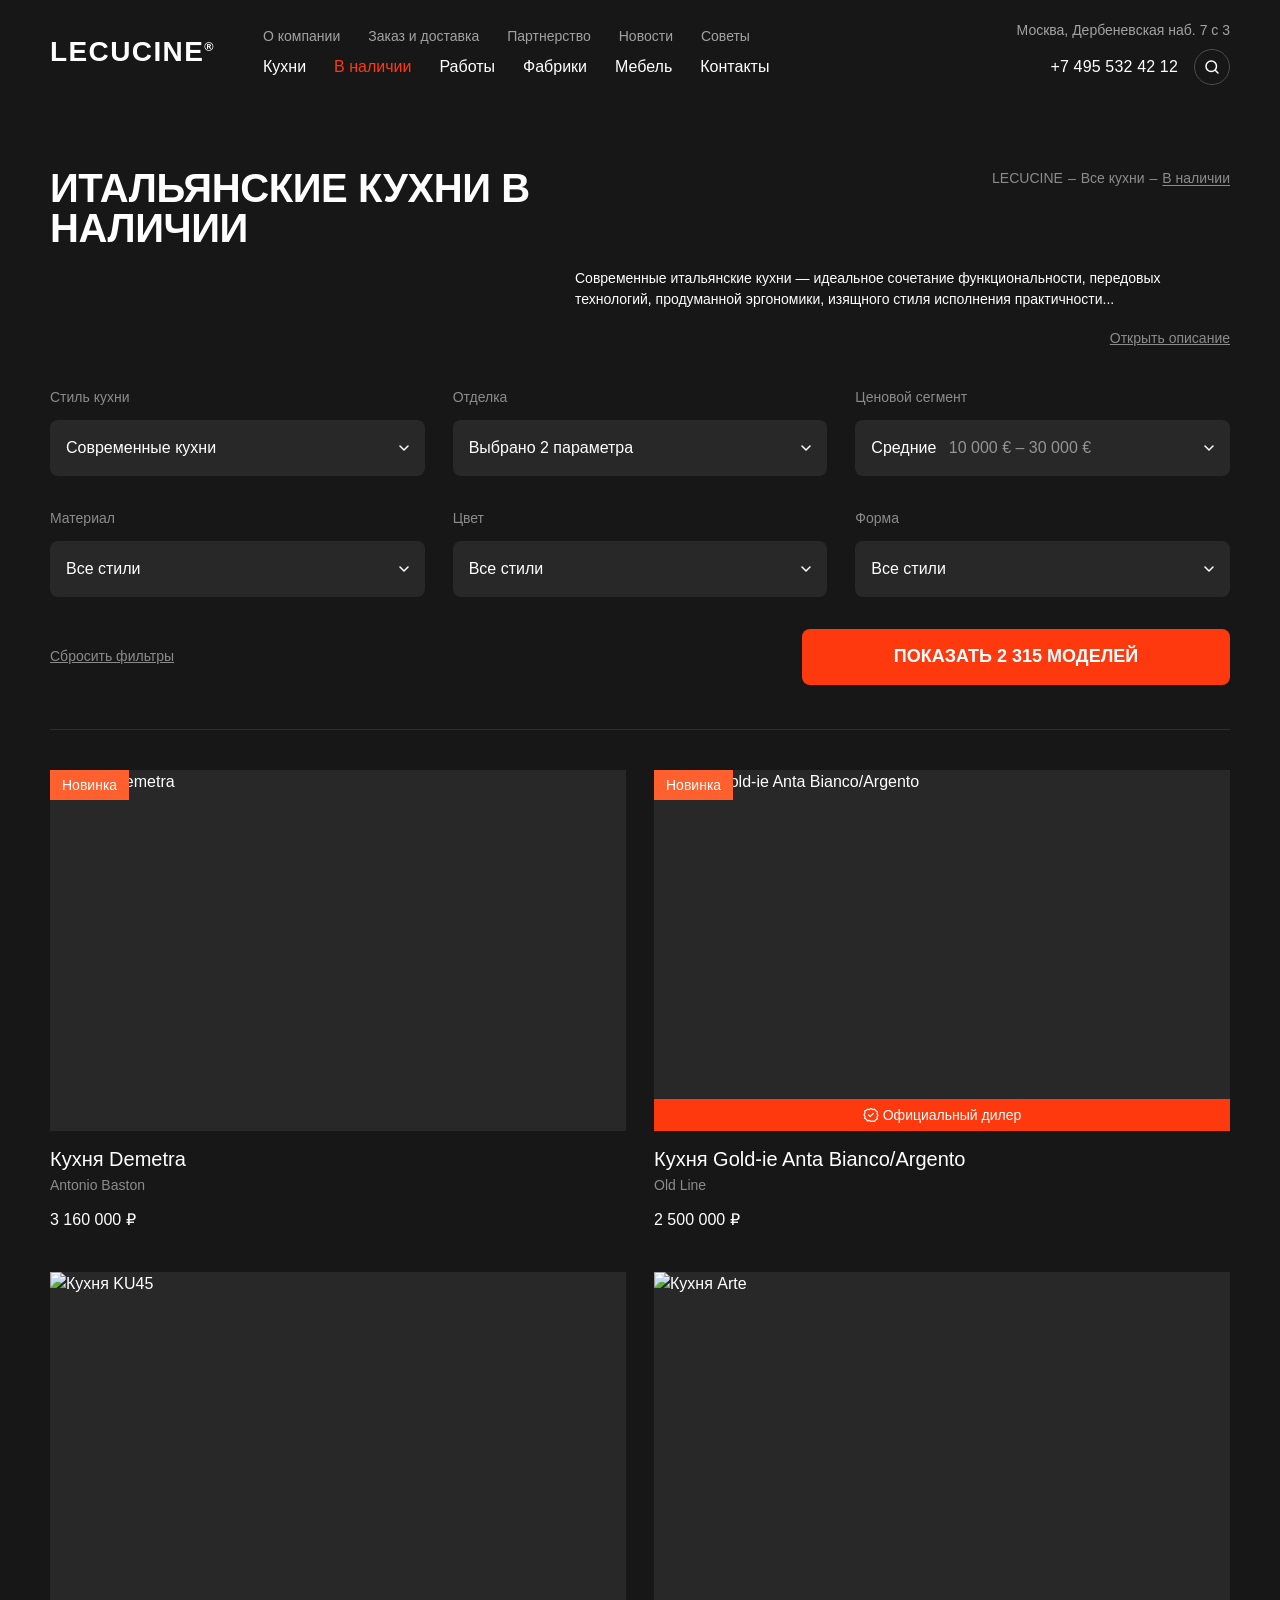
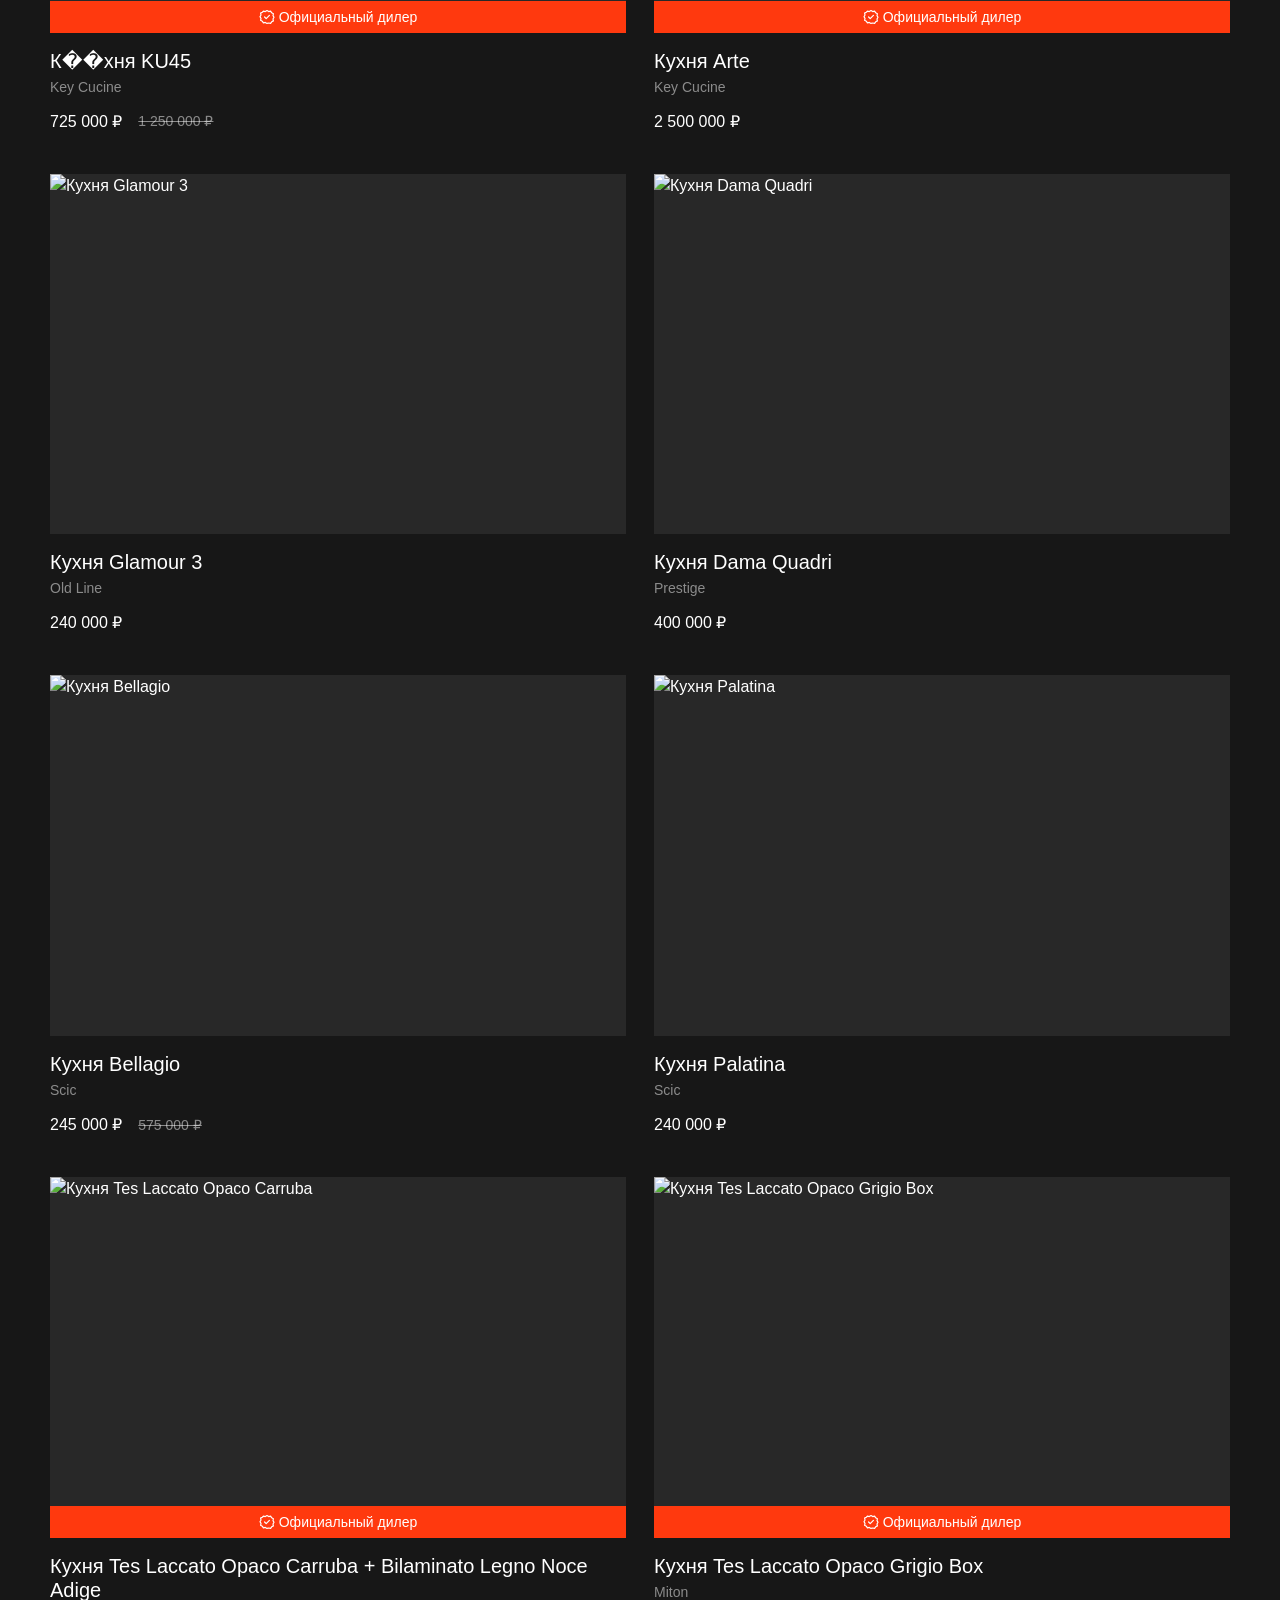
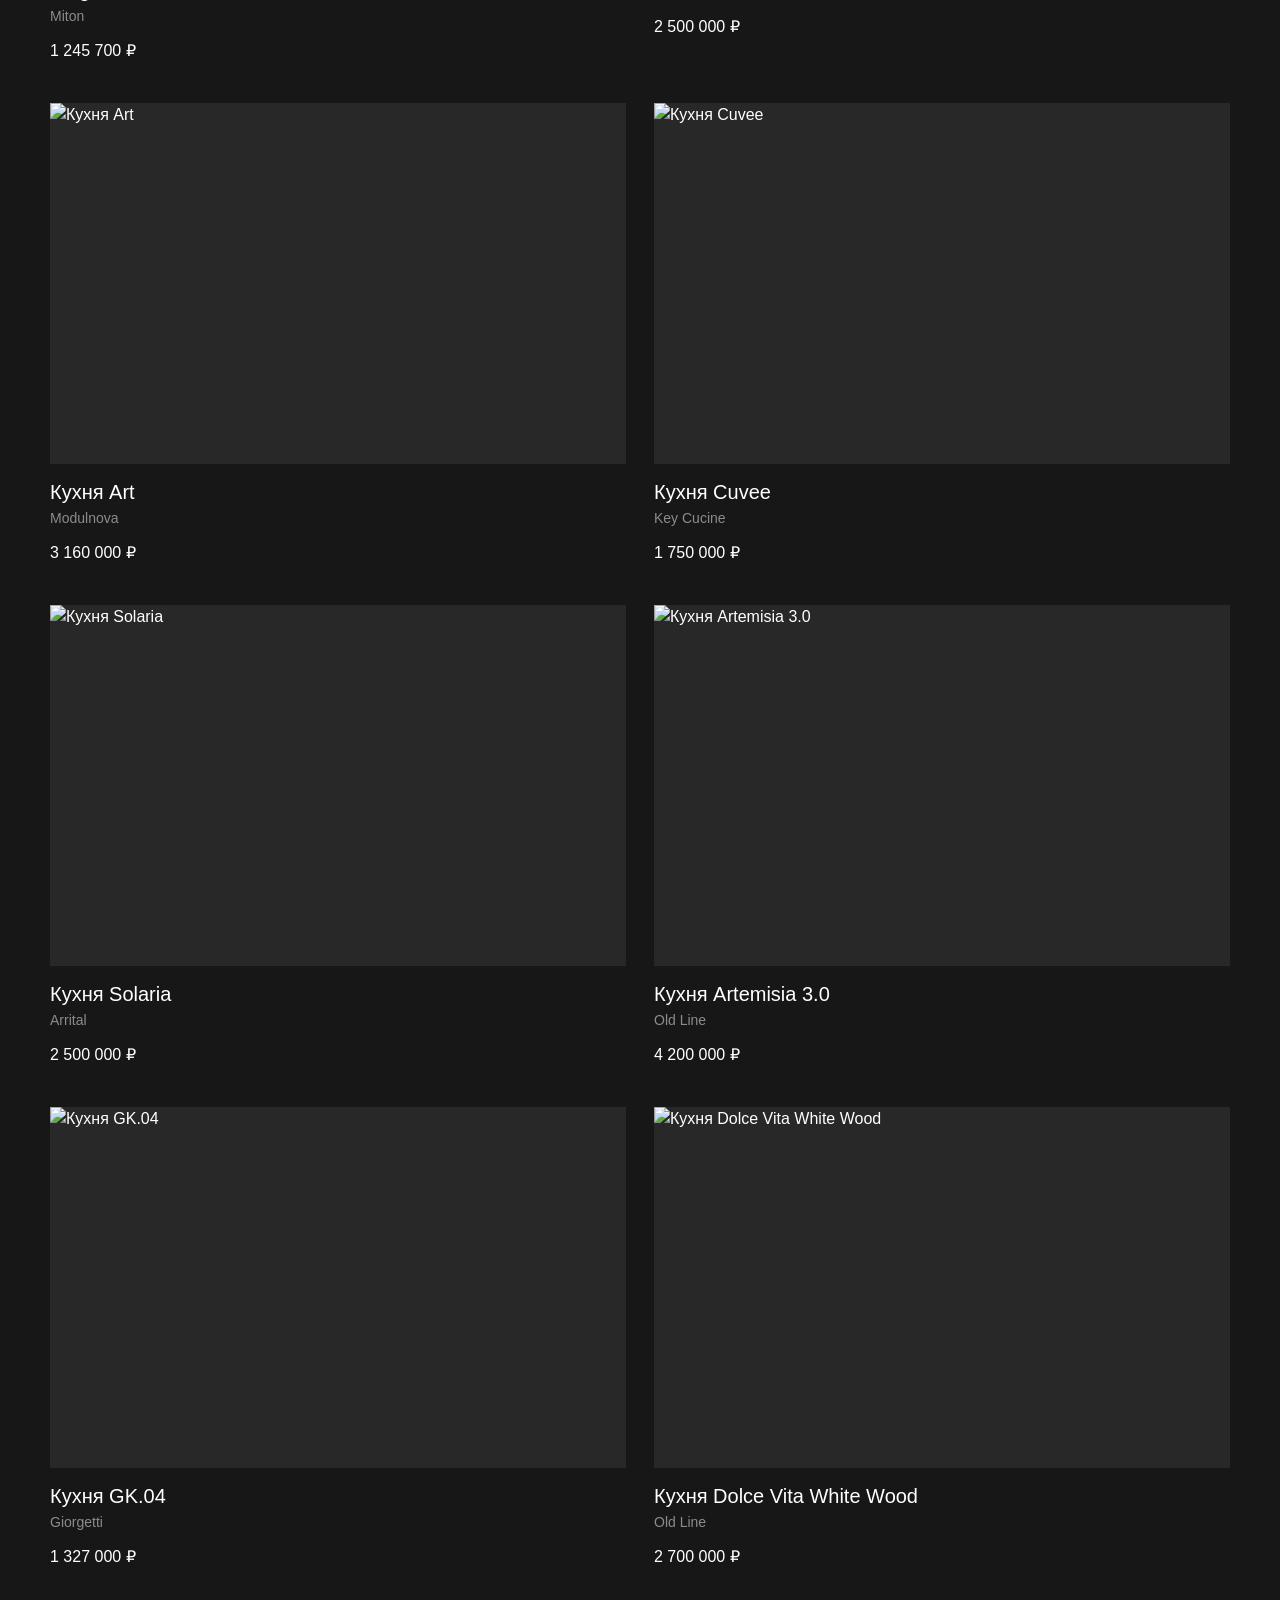
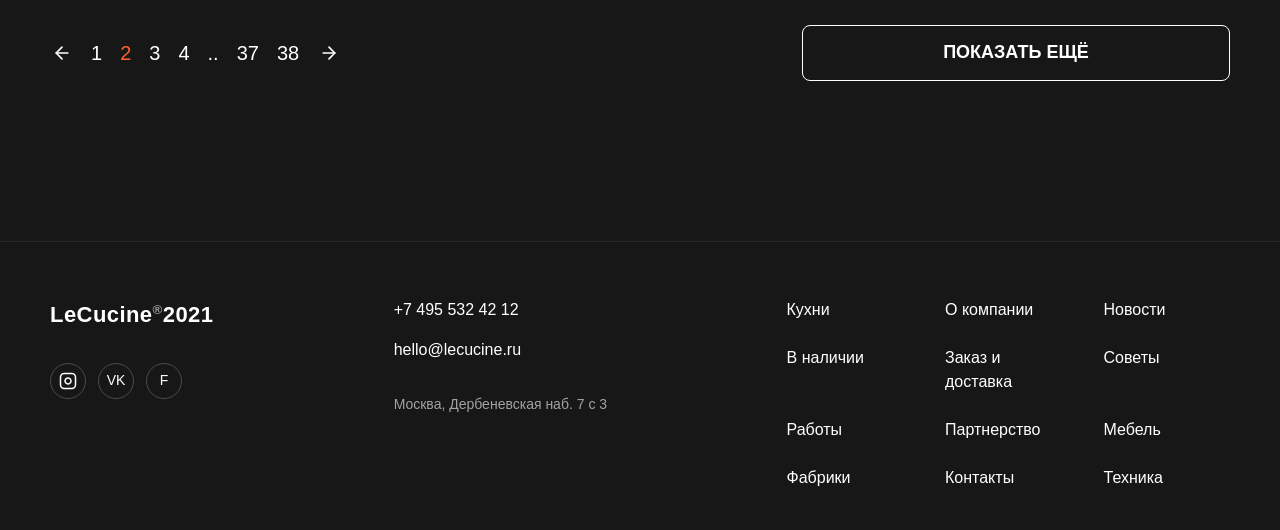
==== pages/in-stock/index.html @ 33e74cdb "Initial commit: LeCucine static prototype" ====
<!DOCTYPE html>
<html lang="ru">
<head>
  <meta charset="UTF-8" />
  <meta name="viewport" content="width=device-width, initial-scale=1.0" />
  <title>Итальянские кухни в наличии — LeCucine</title>
  <meta name="description" content="Итальянские кухни в наличии — каталог моделей LeCucine." />

  <link rel="preconnect" href="https://api.fontshare.com" />
  <link href="https://api.fontshare.com/v2/css?f[]=switzer@400,500,600,700,800,900&display=swap" rel="stylesheet" />

  <link rel="stylesheet" href="../../shared/styles/base.css" />
  <link rel="stylesheet" href="../../shared/styles/header.css" />
  <link rel="stylesheet" href="../../shared/styles/footer.css" />
  <link rel="stylesheet" href="../../shared/styles/mobile-menu.css" />
  <link rel="stylesheet" href="./styles.css" />
</head>
<body>

  <!-- ===== Header ===== -->
  <header class="site-header">
    <div class="container">
      <div class="site-header__inner">
        <div class="site-header__brand">
          <a href="/" class="site-header__logo">LECUCINE<sup>®</sup></a>
          <nav class="site-header__nav" aria-label="Главная навигация">
            <div class="site-header__top">
              <a href="/about">О компании</a>
              <a href="/delivery">Заказ и доставка</a>
              <a href="/partners">Партнерство</a>
              <a href="/novosti">Новости</a>
              <a href="/sovety">Советы</a>
            </div>
            <div class="site-header__main">
              <a href="/kuhni">Кухни</a>
              <a href="/v-nalichii" class="active">В наличии</a>
              <a href="/raboty">Работы</a>
              <a href="/fabriki">Фабрики</a>
              <a href="/mebel">Мебель</a>
              <a href="/kontakty">Контакты</a>
            </div>
          </nav>
        </div>
        <div class="site-header__aside">
          <div class="site-header__address">Москва, Дербеневская наб. 7 с 3</div>
          <div class="site-header__phone-row">
            <a href="tel:+74955324212" class="site-header__phone">+7 495 532 42 12</a>
            <button class="site-header__search" aria-label="Поиск">
              <svg width="18" height="18" viewBox="0 0 24 24" fill="none" stroke="currentColor" stroke-width="2" stroke-linecap="round" stroke-linejoin="round"><circle cx="11" cy="11" r="7" /><line x1="20" y1="20" x2="16.65" y2="16.65" /></svg>
            </button>
          </div>
        </div>
        <button class="site-header__burger" aria-label="Открыть меню">
          <span></span><span></span><span></span>
        </button>
      </div>
    </div>
  </header>

  <main>
    <div class="container">

      <!-- ===== Title row ===== -->
      <section class="catalog-head">
        <h1 class="catalog-head__title">Итальянские кухни в наличии</h1>
        <nav class="catalog-head__crumbs" aria-label="Хлебные крошки">
          <span>LeCucine</span>
          <span class="sep">–</span>
          <span>Все кухни</span>
          <span class="sep">–</span>
          <span class="current">В наличии</span>
        </nav>
      </section>

      <!-- ===== Description (right-aligned column under title) ===== -->
      <section class="catalog-desc">
        <p>Современные итальянские кухни — идеальное сочетание функциональности, передовых технологий, продуманной эргономики, изящного стиля исполнения практичности...</p>
        <a href="#description" class="catalog-desc__link">Открыть описание</a>
      </section>

      <!-- ===== Filters: 3-col 428w cells ===== -->
      <section class="filters">
        <div class="filters__grid">
          <label class="filter">
            <span class="filter__label">Стиль кухни</span>
            <div class="filter__control">
              <span class="filter__value">Современные кухни</span>
              <svg class="filter__chevron" width="10" height="8" viewBox="0 0 10 8" fill="none" stroke="currentColor" stroke-width="1.5" stroke-linecap="round" stroke-linejoin="round"><polyline points="1 2 5 6 9 2" /></svg>
              <select class="filter__select" aria-label="Стиль кухни">
                <option>Современные кухни</option>
                <option>Классические</option>
                <option>Лофт</option>
              </select>
            </div>
          </label>

          <label class="filter">
            <span class="filter__label">Отделка</span>
            <div class="filter__control">
              <span class="filter__value">Выбрано 2 параметра</span>
              <svg class="filter__chevron" width="10" height="8" viewBox="0 0 10 8" fill="none" stroke="currentColor" stroke-width="1.5" stroke-linecap="round" stroke-linejoin="round"><polyline points="1 2 5 6 9 2" /></svg>
              <select class="filter__select" aria-label="Отделка">
                <option>Выбрано 2 параметра</option>
                <option>Дерево</option>
                <option>Лак</option>
              </select>
            </div>
          </label>

          <label class="filter">
            <span class="filter__label">Ценовой сегмент</span>
            <div class="filter__control">
              <span class="filter__value">Средние <span class="filter__value-muted">10 000 € – 30 000 €</span></span>
              <svg class="filter__chevron" width="10" height="8" viewBox="0 0 10 8" fill="none" stroke="currentColor" stroke-width="1.5" stroke-linecap="round" stroke-linejoin="round"><polyline points="1 2 5 6 9 2" /></svg>
              <select class="filter__select" aria-label="Ценовой сегмент">
                <option>Средние · 10 000 € – 30 000 €</option>
                <option>Премиум · 30 000 € – 80 000 €</option>
              </select>
            </div>
          </label>

          <label class="filter">
            <span class="filter__label">Материал</span>
            <div class="filter__control">
              <span class="filter__value">Все стили</span>
              <svg class="filter__chevron" width="10" height="8" viewBox="0 0 10 8" fill="none" stroke="currentColor" stroke-width="1.5" stroke-linecap="round" stroke-linejoin="round"><polyline points="1 2 5 6 9 2" /></svg>
              <select class="filter__select" aria-label="Материал">
                <option>Все стили</option>
              </select>
            </div>
          </label>

          <label class="filter">
            <span class="filter__label">Цвет</span>
            <div class="filter__control">
              <span class="filter__value">Все стили</span>
              <svg class="filter__chevron" width="10" height="8" viewBox="0 0 10 8" fill="none" stroke="currentColor" stroke-width="1.5" stroke-linecap="round" stroke-linejoin="round"><polyline points="1 2 5 6 9 2" /></svg>
              <select class="filter__select" aria-label="Цвет">
                <option>Все стили</option>
              </select>
            </div>
          </label>

          <label class="filter">
            <span class="filter__label">Форма</span>
            <div class="filter__control">
              <span class="filter__value">Все стили</span>
              <svg class="filter__chevron" width="10" height="8" viewBox="0 0 10 8" fill="none" stroke="currentColor" stroke-width="1.5" stroke-linecap="round" stroke-linejoin="round"><polyline points="1 2 5 6 9 2" /></svg>
              <select class="filter__select" aria-label="Форма">
                <option>Все стили</option>
              </select>
            </div>
          </label>
        </div>

        <div class="filters__actions">
          <a href="#" class="filters__reset">Сбросить фильтры</a>
          <button type="submit" class="filters__submit">Показать 2 315 моделей</button>
        </div>
      </section>

      <hr class="catalog-divider" />

      <!-- ===== Products grid (2 col × 8 rows) ===== -->
      <section class="products">
        <article class="product">
          <a href="#" class="product__media">
            <img class="product__img" src="../../assets/figma-catalog/product-01.jpg" alt="Кухня Demetra" />
            <span class="product__label product__label--new">Новинка</span>
          </a>
          <div class="product__body">
            <h3 class="product__name">Кухня Demetra</h3>
            <span class="product__brand">Antonio Baston</span>
            <div class="product__price-row">
              <span class="product__price">3 160 000 ₽</span>
            </div>
          </div>
        </article>

        <article class="product">
          <a href="#" class="product__media">
            <img class="product__img" src="../../assets/figma-catalog/product-02.jpg" alt="Кухня Gold-ie Anta Bianco/Argento" />
            <span class="product__label product__label--new">Новинка</span>
            <span class="product__label product__label--dealer">
              <svg width="16" height="16" viewBox="0 0 16 16" fill="none" aria-hidden="true">
                <path d="M8 1.6 9.7 2.6l1.9-.4 1.1 1.6 1.7.9-.4 1.9 1 1.7-1 1.7.4 1.9-1.7.9-1.1 1.6-1.9-.4L8 14.4l-1.7-1-1.9.4-1.1-1.6-1.7-.9.4-1.9-1-1.7 1-1.7-.4-1.9 1.7-.9L4.4 2.2l1.9.4L8 1.6z" stroke="currentColor" stroke-width="1.2" stroke-linejoin="round"/>
                <path d="m5.6 8 1.6 1.6 3.2-3.2" stroke="currentColor" stroke-width="1.2" stroke-linecap="round" stroke-linejoin="round"/>
              </svg>
              Официальный дилер
            </span>
          </a>
          <div class="product__body">
            <h3 class="product__name">Кухня Gold-ie Anta Bianco/Argento</h3>
            <span class="product__brand">Old Line</span>
            <div class="product__price-row">
              <span class="product__price">2 500 000 ₽</span>
            </div>
          </div>
        </article>

        <article class="product">
          <a href="#" class="product__media">
            <img class="product__img" src="../../assets/figma-catalog/product-03.jpg" alt="Кухня KU45" />
            <span class="product__label product__label--dealer">
              <svg width="16" height="16" viewBox="0 0 16 16" fill="none" aria-hidden="true">
                <path d="M8 1.6 9.7 2.6l1.9-.4 1.1 1.6 1.7.9-.4 1.9 1 1.7-1 1.7.4 1.9-1.7.9-1.1 1.6-1.9-.4L8 14.4l-1.7-1-1.9.4-1.1-1.6-1.7-.9.4-1.9-1-1.7 1-1.7-.4-1.9 1.7-.9L4.4 2.2l1.9.4L8 1.6z" stroke="currentColor" stroke-width="1.2" stroke-linejoin="round"/>
                <path d="m5.6 8 1.6 1.6 3.2-3.2" stroke="currentColor" stroke-width="1.2" stroke-linecap="round" stroke-linejoin="round"/>
              </svg>
              Официальный дилер
            </span>
          </a>
          <div class="product__body">
            <h3 class="product__name">К��хня KU45</h3>
            <span class="product__brand">Key Cucine</span>
            <div class="product__price-row">
              <span class="product__price">725 000 ₽</span>
              <span class="product__price-old">1 250 000 ₽</span>
            </div>
          </div>
        </article>

        <article class="product">
          <a href="#" class="product__media">
            <img class="product__img" src="../../assets/figma-catalog/product-04.jpg" alt="Кухня Arte" />
            <span class="product__label product__label--dealer">
              <svg width="16" height="16" viewBox="0 0 16 16" fill="none" aria-hidden="true">
                <path d="M8 1.6 9.7 2.6l1.9-.4 1.1 1.6 1.7.9-.4 1.9 1 1.7-1 1.7.4 1.9-1.7.9-1.1 1.6-1.9-.4L8 14.4l-1.7-1-1.9.4-1.1-1.6-1.7-.9.4-1.9-1-1.7 1-1.7-.4-1.9 1.7-.9L4.4 2.2l1.9.4L8 1.6z" stroke="currentColor" stroke-width="1.2" stroke-linejoin="round"/>
                <path d="m5.6 8 1.6 1.6 3.2-3.2" stroke="currentColor" stroke-width="1.2" stroke-linecap="round" stroke-linejoin="round"/>
              </svg>
              Официальный дилер
            </span>
          </a>
          <div class="product__body">
            <h3 class="product__name">Кухня Arte</h3>
            <span class="product__brand">Key Cucine</span>
            <div class="product__price-row">
              <span class="product__price">2 500 000 ₽</span>
            </div>
          </div>
        </article>

        <article class="product">
          <a href="#" class="product__media">
            <img class="product__img" src="../../assets/figma-catalog/product-05.jpg" alt="Кухня Glamour 3" />
          </a>
          <div class="product__body">
            <h3 class="product__name">Кухня Glamour 3</h3>
            <span class="product__brand">Old Line</span>
            <div class="product__price-row">
              <span class="product__price">240 000 ₽</span>
            </div>
          </div>
        </article>

        <article class="product">
          <a href="#" class="product__media">
            <img class="product__img" src="../../assets/figma-catalog/product-06.jpg" alt="Кухня Dama Quadri" />
          </a>
          <div class="product__body">
            <h3 class="product__name">Кухня Dama Quadri</h3>
            <span class="product__brand">Prestige</span>
            <div class="product__price-row">
              <span class="product__price">400 000 ₽</span>
            </div>
          </div>
        </article>

        <article class="product">
          <a href="#" class="product__media">
            <img class="product__img" src="../../assets/figma-catalog/product-07.jpg" alt="Кухня Bellagio" />
          </a>
          <div class="product__body">
            <h3 class="product__name">Кухня Bellagio</h3>
            <span class="product__brand">Scic</span>
            <div class="product__price-row">
              <span class="product__price">245 000 ₽</span>
              <span class="product__price-old">575 000 ₽</span>
            </div>
          </div>
        </article>

        <article class="product">
          <a href="#" class="product__media">
            <img class="product__img" src="../../assets/figma-catalog/product-08.jpg" alt="Кухня Palatina" />
          </a>
          <div class="product__body">
            <h3 class="product__name">Кухня Palatina</h3>
            <span class="product__brand">Scic</span>
            <div class="product__price-row">
              <span class="product__price">240 000 ₽</span>
            </div>
          </div>
        </article>

        <article class="product">
          <a href="#" class="product__media">
            <img class="product__img" src="../../assets/figma-catalog/product-09.jpg" alt="Кухня Tes Laccato Opaco Carruba" />
            <span class="product__label product__label--dealer">
              <svg width="16" height="16" viewBox="0 0 16 16" fill="none" aria-hidden="true">
                <path d="M8 1.6 9.7 2.6l1.9-.4 1.1 1.6 1.7.9-.4 1.9 1 1.7-1 1.7.4 1.9-1.7.9-1.1 1.6-1.9-.4L8 14.4l-1.7-1-1.9.4-1.1-1.6-1.7-.9.4-1.9-1-1.7 1-1.7-.4-1.9 1.7-.9L4.4 2.2l1.9.4L8 1.6z" stroke="currentColor" stroke-width="1.2" stroke-linejoin="round"/>
                <path d="m5.6 8 1.6 1.6 3.2-3.2" stroke="currentColor" stroke-width="1.2" stroke-linecap="round" stroke-linejoin="round"/>
              </svg>
              Официальный дилер
            </span>
          </a>
          <div class="product__body">
            <h3 class="product__name">Кухня Tes Laccato Opaco Carruba + Bilaminato Legno Noce Adige</h3>
            <span class="product__brand">Miton</span>
            <div class="product__price-row">
              <span class="product__price">1 245 700 ₽</span>
            </div>
          </div>
        </article>

        <article class="product">
          <a href="#" class="product__media">
            <img class="product__img" src="../../assets/figma-catalog/product-10.jpg" alt="Кухня Tes Laccato Opaco Grigio Box" />
            <span class="product__label product__label--dealer">
              <svg width="16" height="16" viewBox="0 0 16 16" fill="none" aria-hidden="true">
                <path d="M8 1.6 9.7 2.6l1.9-.4 1.1 1.6 1.7.9-.4 1.9 1 1.7-1 1.7.4 1.9-1.7.9-1.1 1.6-1.9-.4L8 14.4l-1.7-1-1.9.4-1.1-1.6-1.7-.9.4-1.9-1-1.7 1-1.7-.4-1.9 1.7-.9L4.4 2.2l1.9.4L8 1.6z" stroke="currentColor" stroke-width="1.2" stroke-linejoin="round"/>
                <path d="m5.6 8 1.6 1.6 3.2-3.2" stroke="currentColor" stroke-width="1.2" stroke-linecap="round" stroke-linejoin="round"/>
              </svg>
              Официальный дилер
            </span>
          </a>
          <div class="product__body">
            <h3 class="product__name">Кухня Tes Laccato Opaco Grigio Box</h3>
            <span class="product__brand">Miton</span>
            <div class="product__price-row">
              <span class="product__price">2 500 000 ₽</span>
            </div>
          </div>
        </article>

        <article class="product">
          <a href="#" class="product__media">
            <img class="product__img" src="../../assets/figma-catalog/product-11.jpg" alt="Кухня Art" />
          </a>
          <div class="product__body">
            <h3 class="product__name">Кухня Art</h3>
            <span class="product__brand">Modulnova</span>
            <div class="product__price-row">
              <span class="product__price">3 160 000 ₽</span>
            </div>
          </div>
        </article>

        <article class="product">
          <a href="#" class="product__media">
            <img class="product__img" src="../../assets/figma-catalog/product-12.jpg" alt="Кухня Cuvee" />
          </a>
          <div class="product__body">
            <h3 class="product__name">Кухня Cuvee</h3>
            <span class="product__brand">Key Cucine</span>
            <div class="product__price-row">
              <span class="product__price">1 750 000 ₽</span>
            </div>
          </div>
        </article>

        <article class="product">
          <a href="#" class="product__media">
            <img class="product__img" src="../../assets/figma-catalog/product-13.jpg" alt="Кухня Solaria" />
          </a>
          <div class="product__body">
            <h3 class="product__name">Кухня Solaria</h3>
            <span class="product__brand">Arrital</span>
            <div class="product__price-row">
              <span class="product__price">2 500 000 ₽</span>
            </div>
          </div>
        </article>

        <article class="product">
          <a href="#" class="product__media">
            <img class="product__img" src="../../assets/figma-catalog/product-14.jpg" alt="Кухня Artemisia 3.0" />
          </a>
          <div class="product__body">
            <h3 class="product__name">Кухня Artemisia 3.0</h3>
            <span class="product__brand">Old Line</span>
            <div class="product__price-row">
              <span class="product__price">4 200 000 ₽</span>
            </div>
          </div>
        </article>

        <article class="product">
          <a href="#" class="product__media">
            <img class="product__img" src="../../assets/figma-catalog/product-15.jpg" alt="Кухня GK.04" />
          </a>
          <div class="product__body">
            <h3 class="product__name">Кухня GK.04</h3>
            <span class="product__brand">Giorgetti</span>
            <div class="product__price-row">
              <span class="product__price">1 327 000 ₽</span>
            </div>
          </div>
        </article>

        <article class="product">
          <a href="#" class="product__media">
            <img class="product__img" src="../../assets/figma-catalog/product-16.jpg" alt="Кухня Dolce Vita White Wood" />
          </a>
          <div class="product__body">
            <h3 class="product__name">Кухня Dolce Vita White Wood</h3>
            <span class="product__brand">Old Line</span>
            <div class="product__price-row">
              <span class="product__price">2 700 000 ₽</span>
            </div>
          </div>
        </article>
      </section>

      <!-- ===== Pagination + show more (right) ===== -->
      <div class="pagination-row">
        <nav class="pagination" aria-label="Пагинация">
          <a href="#" class="pagination__btn" aria-label="Назад">
            <svg width="20" height="20" viewBox="0 0 24 24" fill="none" stroke="currentColor" stroke-width="2" stroke-linecap="round" stroke-linejoin="round"><line x1="19" y1="12" x2="5" y2="12" /><polyline points="12 19 5 12 12 5" /></svg>
          </a>
          <a href="#" class="pagination__page">1</a>
          <a href="#" class="pagination__page is-active">2</a>
          <a href="#" class="pagination__page">3</a>
          <a href="#" class="pagination__page">4</a>
          <span class="pagination__dots">..</span>
          <a href="#" class="pagination__page">37</a>
          <a href="#" class="pagination__page">38</a>
          <a href="#" class="pagination__btn" aria-label="Вперёд">
            <svg width="20" height="20" viewBox="0 0 24 24" fill="none" stroke="currentColor" stroke-width="2" stroke-linecap="round" stroke-linejoin="round"><line x1="5" y1="12" x2="19" y2="12" /><polyline points="12 5 19 12 12 19" /></svg>
          </a>
        </nav>

        <button class="show-more" type="button">Показать ещё</button>
      </div>

    </div>
  </main>

  <!-- ===== Footer ===== -->
  <footer class="site-footer">
    <div class="container">
      <div class="site-footer__grid">
        <div class="site-footer__brand">
          <div class="site-footer__logo">LeCucine<sup>®</sup>2021</div>
          <div class="site-footer__socials">
            <a href="#" class="site-footer__social" aria-label="Instagram">
              <svg width="18" height="18" viewBox="0 0 24 24" fill="none" stroke="currentColor" stroke-width="2"><rect x="2" y="2" width="20" height="20" rx="5" ry="5" /><path d="M16 11.37A4 4 0 1 1 12.63 8 4 4 0 0 1 16 11.37z" /><line x1="17.5" y1="6.5" x2="17.51" y2="6.5" /></svg>
            </a>
            <a href="#" class="site-footer__social" aria-label="ВКонтакте">VK</a>
            <a href="#" class="site-footer__social" aria-label="Facebook">F</a>
          </div>
        </div>
        <div class="site-footer__contacts">
          <a href="tel:+74955324212">+7 495 532 42 12</a>
          <a href="mailto:hello@lecucine.ru">hello@lecucine.ru</a>
          <div class="site-footer__address">Москва, Дербеневская наб. 7 с 3</div>
        </div>
        <nav class="site-footer__nav" aria-label="Подвал — навигация">
          <a href="/kuhni">Кухни</a>
          <a href="/about">О компании</a>
          <a href="/novosti">Новости</a>
          <a href="/v-nalichii">В наличии</a>
          <a href="/delivery">Заказ и доставка</a>
          <a href="/sovety">Советы</a>
          <a href="/raboty">Работы</a>
          <a href="/partners">Партнерство</a>
          <a href="/mebel">Мебель</a>
          <a href="/fabriki">Фабрики</a>
          <a href="/kontakty">Контакты</a>
          <a href="/tehnika">Техника</a>
        </nav>
      </div>
    </div>
  </footer>

  <script src="../../shared/scripts/mobile-menu.js" defer></script>
</body>
</html>
---- shared/styles/base.css ----
/* ===== Design tokens — точные значения из Figma макета ===== */
:root {
  /* --- Colors --- */
  --bg: #171717;          /* основной фон страницы */
  --bg-deep: #090d18;     /* инверсный/глубокий фон секций */
  --bg-elev: #282828;     /* card / dropdown / elevated */
  --bg-elev-soft: #1a1a1a;
  --text: #ffffff;
  --text-muted: rgba(255, 255, 255, 0.6);
  --text-dim: rgba(255, 255, 255, 0.4);
  --border: #282828;
  --border-strong: #4c4c4c;

  --accent: #ff390e;       /* основной красный — CTA */
  --accent-hover: #ff602e; /* hover + бейдж "Новинка" */
  --accent-soft: #ffca80;  /* мягкий peach-бейдж */
  --success: #19b57f;      /* зелёный — star/успех */

  /* --- Layout --- */
  --container: 1340px;
  --gutter-desktop: 50px;
  --gutter-tablet: 24px;
  --gutter-mobile: 16px;

  --radius-xs: 2px;
  --radius-sm: 4px;
  --radius-md: 6px;

  /* --- Typography (Figma: Graphik LC Web → fallback Switzer/Inter) --- */
  --font-sans: 'Switzer', 'Graphik LC Web', 'Inter', -apple-system, BlinkMacSystemFont, 'Segoe UI', Roboto, sans-serif;
  --font-caps: 'Switzer', 'Helvetica Neue', 'Inter', sans-serif;

  /* Шкала размеров — реальные из макета */
  --fs-12: 12px;   /* tiny — captions */
  --fs-13: 13px;   /* uppercase mini, letter-spacing 0.26 */
  --fs-14: 14px;   /* body small */
  --fs-16: 16px;   /* body */
  --fs-20: 20px;   /* h3 / link big */
  --fs-28: 28px;   /* h2 — bold 800 */
  --fs-40: 40px;   /* h1 — bold 800 */

  /* Line heights — точные из макета */
  --lh-tight: 1.0;
  --lh-body: 1.5;
  --lh-14: 14px;
  --lh-21: 21px;
  --lh-24: 24px;

  /* Веса */
  --fw-regular: 400;
  --fw-bold: 800;

  /* === Backward-compat aliases (для старых стилей) === */
  --fs-xs: var(--fs-12);
  --fs-sm: var(--fs-14);
  --fs-base: var(--fs-16);
  --fs-md: var(--fs-16);
  --fs-lg: var(--fs-20);
  --fs-xl: var(--fs-28);
  --fs-2xl: var(--fs-40);
  --fs-3xl: var(--fs-40);

  --space-1: 4px;
  --space-2: 8px;
  --space-3: 12px;
  --space-4: 16px;
  --space-5: 24px;
  --space-6: 32px;
  --space-7: 40px;
  --space-8: 56px;
  --space-9: 80px;

  --t-fast: 0.15s ease;
  --t-base: 0.25s ease;

  --radius-lg: 12px;

  --gutter: var(--gutter-desktop);
  --font-display: var(--font-sans);
  --bg-card: var(--bg-elev);
}

/* ===== Reset ===== */
*,
*::before,
*::after { box-sizing: border-box; }

html, body { margin: 0; padding: 0; }

body {
  background: var(--bg);
  color: var(--text);
  font-family: var(--font-sans);
  font-size: var(--fs-16);
  font-weight: var(--fw-regular);
  line-height: var(--lh-body);
  -webkit-font-smoothing: antialiased;
  -moz-osx-font-smoothing: grayscale;
}

h1, h2, h3, h4, h5, h6, p { margin: 0; }

h1, h2, h3 { font-weight: var(--fw-bold); }
h1 { font-size: var(--fs-40); line-height: 40px; letter-spacing: -0.01em; }
h2 { font-size: var(--fs-28); line-height: 28px; }
h3 { font-size: var(--fs-20); line-height: 24px; }

button {
  font: inherit;
  color: inherit;
  background: none;
  border: none;
  cursor: pointer;
  padding: 0;
}
a { color: inherit; text-decoration: none; }
ul { list-style: none; margin: 0; padding: 0; }
img, svg { display: block; max-width: 100%; }
input, select, textarea { font: inherit; color: inherit; }

/* ===== Layout helpers ===== */
.container {
  width: 100%;
  max-width: calc(var(--container) + var(--gutter-desktop) * 2);
  margin: 0 auto;
  padding: 0 var(--gutter-desktop);
}

@media (max-width: 1023px) {
  .container { padding: 0 var(--gutter-tablet); }
}
@media (max-width: 639px) {
  .container { padding: 0 var(--gutter-mobile); }
}

/* ===== Buttons ===== */
.btn {
  display: inline-flex;
  align-items: center;
  justify-content: center;
  gap: 8px;
  padding: 16px 24px;
  font-family: var(--font-sans);
  font-weight: var(--fw-bold);
  font-size: var(--fs-14);
  letter-spacing: 0.03em;
  text-transform: uppercase;
  border-radius: var(--radius-xs);
  transition: background-color 0.15s ease, color 0.15s ease;
  cursor: pointer;
}

.btn--primary {
  background: var(--accent);
  color: #fff;
}
.btn--primary:hover { background: var(--accent-hover); }

.btn--outline {
  background: transparent;
  border: 1px solid var(--text);
  color: var(--text);
}
.btn--outline:hover { background: var(--text); color: var(--bg); }

.btn--secondary {
  background: var(--bg-elev);
  color: var(--text);
}
.btn--secondary:hover { background: var(--border-strong); }

/* ===== Link styles ===== */
.link-underline {
  border-bottom: 1px solid currentColor;
  padding-bottom: 1px;
  transition: opacity 0.15s ease;
}
.link-underline:hover { opacity: 0.7; }

/* ===== Caps mini-text (для буквенных фильтров и т.п.) ===== */
.caps-mini {
  font-family: var(--font-caps);
  font-weight: 300;
  font-size: var(--fs-13);
  letter-spacing: 0.26em;
  text-transform: uppercase;
}
---- shared/styles/header.css ----
/* ===== Header — 1440×104 (без алфавита) ===== */

.site-header {
  background: var(--bg);
  position: sticky;
  top: 0;
  z-index: 100;
}

/* Главный ряд — flexbox: logo | nav | aside */
.site-header__inner {
  display: flex;
  align-items: center;
  gap: 48px;
  height: 104px;
  min-width: 0;
}

/* Brand — обёртка с логотипом и nav бок-о-бок */
.site-header__brand {
  display: flex;
  align-items: center;
  gap: 48px;
  flex: 1;
  min-width: 0;
}

.site-header__logo {
  font-family: var(--font-sans);
  font-weight: var(--fw-bold);
  font-size: 28px;
  letter-spacing: 0.05em;
  color: var(--text);
  white-space: nowrap;
  flex-shrink: 0;
}
.site-header__logo sup {
  font-size: 0.45em;
  vertical-align: super;
}

/* Двухуровневая навигация */
.site-header__nav {
  display: flex;
  flex-direction: column;
  gap: 8px;
  min-width: 0;
  flex: 1;
}

.site-header__top,
.site-header__main {
  display: flex;
  align-items: center;
  gap: 28px;
  flex-wrap: wrap;
}

.site-header__top a {
  color: var(--text-muted);
  font-size: var(--fs-14);
  line-height: var(--lh-21);
  white-space: nowrap;
  transition: color 0.15s ease;
}
.site-header__top a:hover { color: var(--text); }

.site-header__main a {
  color: var(--text);
  font-size: var(--fs-16);
  line-height: var(--lh-24);
  white-space: nowrap;
  transition: opacity 0.15s ease;
}
.site-header__main a:hover { opacity: 0.7; }
.site-header__main a.active { color: var(--accent); }

/* Правый блок — адрес + телефон + поиск */
.site-header__aside {
  display: flex;
  flex-direction: column;
  gap: 8px;
  align-items: flex-end;
  text-align: right;
  flex-shrink: 0;
}

.site-header__address {
  color: var(--text-muted);
  font-size: var(--fs-14);
  line-height: var(--lh-21);
  white-space: nowrap;
}

.site-header__phone-row {
  display: flex;
  align-items: center;
  gap: 16px;
}

.site-header__phone {
  font-size: var(--fs-16);
  line-height: var(--lh-24);
  letter-spacing: 0.01em;
  white-space: nowrap;
}

.site-header__search {
  display: inline-flex;
  align-items: center;
  justify-content: center;
  width: 36px;
  height: 36px;
  border-radius: 50%;
  border: 1px solid var(--border-strong);
  flex-shrink: 0;
  transition: background 0.15s ease;
}
.site-header__search:hover { background: var(--bg-elev); }

.site-header__burger {
  display: none;
  width: 32px;
  height: 32px;
  flex-direction: column;
  justify-content: center;
  gap: 5px;
  flex-shrink: 0;
}
.site-header__burger span {
  display: block;
  height: 2px;
  background: var(--text);
}

/* === Tablet (≤1279): прячем верхний ряд nav и адрес === */
@media (max-width: 1279px) {
  .site-header__inner { height: 80px; gap: 32px; }
  .site-header__brand { gap: 32px; }
  .site-header__top { display: none; }
  .site-header__main { gap: 20px; }
  .site-header__address { display: none; }
}

/* === Mobile (≤767): бургер === */
@media (max-width: 767px) {
  .site-header__inner { height: 64px; gap: 16px; }
  .site-header__brand { flex: 0 0 auto; gap: 0; }
  .site-header__logo { font-size: 22px; }
  .site-header__nav { display: none; }
  .site-header__aside { display: none; }
  .site-header__burger { display: flex; margin-left: auto; }
}
---- shared/styles/footer.css ----
/* ===== Footer (1440×315) ===== */
.site-footer {
  border-top: 1px solid var(--border);
  padding: 56px 0 40px;
  margin-top: 80px;
}

.site-footer__grid {
  display: grid;
  grid-template-columns: 1.2fr 1.4fr 1.8fr;
  gap: 48px;
}

.site-footer__brand {
  display: flex;
  flex-direction: column;
  gap: 32px;
}

.site-footer__logo {
  font-size: 22px;
  font-weight: var(--fw-bold);
  letter-spacing: 0.02em;
}
.site-footer__logo sup {
  font-size: 0.6em;
  vertical-align: super;
  color: var(--text-muted);
}

.site-footer__socials {
  display: flex;
  gap: 12px;
}

.site-footer__social {
  display: inline-flex;
  width: 36px;
  height: 36px;
  align-items: center;
  justify-content: center;
  border-radius: 50%;
  border: 1px solid var(--border-strong);
  color: var(--text);
  font-size: var(--fs-14);
  transition: background 0.15s ease;
}
.site-footer__social:hover { background: var(--bg-elev); }

.site-footer__contacts {
  display: flex;
  flex-direction: column;
  gap: 16px;
}
.site-footer__contacts a {
  font-size: var(--fs-16);
  line-height: var(--lh-24);
  transition: color 0.15s ease;
}
.site-footer__contacts a:hover { color: var(--accent); }

.site-footer__address {
  color: var(--text-muted);
  font-size: var(--fs-14);
  line-height: var(--lh-21);
  margin-top: 16px;
}

.site-footer__nav {
  display: grid;
  grid-template-columns: repeat(3, 1fr);
  gap: 24px 32px;
}

.site-footer__nav a {
  font-size: var(--fs-16);
  line-height: var(--lh-24);
  color: var(--text);
  transition: opacity 0.15s ease;
}
.site-footer__nav a:hover { opacity: 0.7; }

@media (max-width: 1023px) {
  .site-footer__grid { grid-template-columns: 1fr 1fr; }
  .site-footer__nav { grid-column: 1 / -1; }
}

@media (max-width: 639px) {
  .site-footer { padding: 40px 0 32px; margin-top: 56px; }
  .site-footer__grid { grid-template-columns: 1fr; gap: 32px; }
  .site-footer__nav { grid-template-columns: 1fr 1fr; gap: 16px; }
}
---- shared/styles/mobile-menu.css ----
/* ===== Mobile menu overlay ===== */
.mobile-menu {
  position: fixed;
  inset: 0;
  z-index: 1000;
  background: var(--bg);
  transform: translateX(100%);
  transition: transform 0.3s ease;
  display: flex;
  flex-direction: column;
  overflow-y: auto;
}
.mobile-menu.is-open { transform: translateX(0); }

.mobile-menu__head {
  display: flex;
  align-items: center;
  justify-content: space-between;
  padding: 16px 16px;
  border-bottom: 1px solid var(--border);
  position: sticky;
  top: 0;
  background: var(--bg);
  z-index: 2;
}

.mobile-menu__logo {
  font-family: var(--font-sans);
  font-weight: var(--fw-bold);
  font-size: 22px;
  letter-spacing: 0.05em;
  color: var(--text);
}
.mobile-menu__logo sup { font-size: 0.45em; vertical-align: super; }

.mobile-menu__close {
  width: 36px;
  height: 36px;
  display: inline-flex;
  align-items: center;
  justify-content: center;
  border-radius: 50%;
  border: 1px solid var(--border-strong);
  color: var(--text);
}
.mobile-menu__close:hover { background: var(--bg-elev); }

.mobile-menu__body {
  flex: 1;
  padding: 24px 16px 32px;
  display: flex;
  flex-direction: column;
  gap: 32px;
}

.mobile-menu__main {
  display: flex;
  flex-direction: column;
}
.mobile-menu__main a {
  display: block;
  font-size: 22px;
  font-weight: 600;
  padding: 14px 0;
  border-bottom: 1px solid var(--border);
  color: var(--text);
}
.mobile-menu__main a.active { color: var(--accent); }

.mobile-menu__top {
  display: flex;
  flex-direction: column;
}
.mobile-menu__top a {
  display: block;
  font-size: 16px;
  padding: 10px 0;
  color: var(--text-muted);
}

.mobile-menu__contacts {
  display: flex;
  flex-direction: column;
  gap: 8px;
  padding-top: 8px;
  border-top: 1px solid var(--border);
}
.mobile-menu__contacts a {
  font-size: 16px;
  color: var(--text);
}
.mobile-menu__address {
  font-size: 14px;
  color: var(--text-muted);
  margin-top: 4px;
}

.mobile-menu__socials {
  display: flex;
  gap: 12px;
}
.mobile-menu__social {
  width: 36px;
  height: 36px;
  display: inline-flex;
  align-items: center;
  justify-content: center;
  border-radius: 50%;
  border: 1px solid var(--border-strong);
  color: var(--text);
  font-size: 14px;
}

/* prevent body scroll when menu open */
body.mobile-menu-open { overflow: hidden; }

/* show only on mobile */
@media (min-width: 768px) {
  .mobile-menu { display: none !important; }
}
---- pages/in-stock/styles.css ----
/* ===== Page: Catalog Available (Кухни в наличии) =====
   Figma node 1:342 — 1 к 1
   Title row 1340w (text 541w left + breadcrumbs right)
   Description 655w right column with link
   Filters 6 cells × 428w (3 col), gap 32×28
   Actions row: "Сбросить фильтры" left + "Показать N моделей" 428w button right
   Products 2 col × 656w × 512h, gap 40×28
   Pagination + Show more 428×56
*/

/* --- Title + breadcrumbs --- */
.catalog-head {
  padding: 64px 0 20px;
  display: flex;
  align-items: flex-start;
  justify-content: space-between;
  gap: 32px;
  width: 100%;
}

.catalog-head__title {
  flex: 0 0 541px;
  max-width: 541px;
  font-size: 40px;
  font-weight: 800;
  line-height: 1;
  letter-spacing: -0.01em;
  text-transform: uppercase;
  color: #fff;
}

.catalog-head__crumbs {
  display: flex;
  flex-wrap: wrap;
  gap: 5px;
  font-size: 14px;
  line-height: 1.5;
  color: rgba(255, 255, 255, 0.5);
  text-transform: none;
}
.catalog-head__crumbs span:first-child { text-transform: uppercase; }
.catalog-head__crumbs .sep { color: rgba(255, 255, 255, 0.5); }
.catalog-head__crumbs .current {
  text-decoration: underline;
  text-underline-offset: 2px;
}

/* --- Description (right column under title) --- */
.catalog-desc {
  display: flex;
  flex-direction: column;
  gap: 20px;
  align-items: flex-end;
  width: 655px;
  max-width: 100%;
  margin-left: auto;
  padding-bottom: 40px;
}
.catalog-desc p {
  margin: 0;
  font-size: 14px;
  line-height: 1.5;
  color: #fff;
}
.catalog-desc__link {
  font-size: 14px;
  line-height: 1.2;
  color: rgba(255, 255, 255, 0.5);
  text-decoration: underline;
  transition: color 0.15s ease;
}
.catalog-desc__link:hover { color: #fff; }

/* --- Filters --- */
.filters { padding: 0 0 20px; }

.filters__grid {
  display: grid;
  grid-template-columns: repeat(3, 1fr);
  gap: 32px 28px;
}

.filter {
  display: flex;
  flex-direction: column;
  gap: 12px;
  cursor: pointer;
}

.filter__label {
  font-size: 14px;
  line-height: 1.5;
  color: rgba(255, 255, 255, 0.5);
}

.filter__control {
  position: relative;
  height: 56px;
  background: #282828;
  border-radius: 8px;
  display: flex;
  align-items: center;
  gap: 10px;
  padding: 12px 16px;
  transition: background 0.15s ease;
}
.filter__control:hover { background: #303030; }

.filter__value {
  flex: 1;
  font-size: 16px;
  line-height: 1.5;
  color: #fff;
  white-space: nowrap;
  overflow: hidden;
  text-overflow: ellipsis;
}
.filter__value-muted { color: rgba(255, 255, 255, 0.5); margin-left: 8px; }

.filter__chevron {
  flex-shrink: 0;
  color: #fff;
}

.filter__select {
  position: absolute;
  inset: 0;
  width: 100%;
  height: 100%;
  opacity: 0;
  cursor: pointer;
}

/* --- Actions row: Reset / Submit button --- */
.filters__actions {
  display: flex;
  align-items: center;
  justify-content: space-between;
  gap: 24px;
  margin-top: 32px;
}

.filters__reset {
  font-size: 14px;
  line-height: 1.2;
  color: rgba(255, 255, 255, 0.5);
  text-decoration: underline;
  transition: color 0.15s ease;
}
.filters__reset:hover { color: #fff; }

.filters__submit {
  width: 428px;
  height: 56px;
  background: #ff390e;
  color: #fff;
  border: none;
  border-radius: 8px;
  font-family: var(--font-sans);
  font-size: 18px;
  font-weight: 800;
  line-height: 1.5;
  text-transform: uppercase;
  cursor: pointer;
  transition: background 0.15s ease, transform 0.15s ease;
}
.filters__submit:hover { background: #e63110; }
.filters__submit:active { transform: translateY(1px); }

/* --- Divider --- */
.catalog-divider {
  width: 100%;
  height: 1px;
  margin: 24px 0 40px;
  border: 0;
  background: rgba(255, 255, 255, 0.1);
}

/* --- Products grid 2×N (656w × 512h) --- */
.products {
  display: grid;
  grid-template-columns: repeat(2, 1fr);
  gap: 40px 28px;
}

.product {
  display: flex;
  flex-direction: column;
  gap: 16px;
}

.product__media {
  position: relative;
  display: block;
  aspect-ratio: 656 / 411;
  overflow: hidden;
  background: #282828;
}
.product__img {
  width: 100%;
  height: 100%;
  object-fit: cover;
  display: block;
  transition: transform 0.4s ease;
}
.product:hover .product__img { transform: scale(1.02); }

/* "Новинка" pill (#ff602e) — top-left */
.product__label--new {
  position: absolute;
  top: 0;
  left: 0;
  display: inline-flex;
  align-items: center;
  justify-content: center;
  padding: 8px 12px;
  background: #ff602e;
  color: #fff;
  font-size: 14px;
  font-weight: 400;
  line-height: 1;
  z-index: 2;
}

/* "Официальный дилер" full-width ribbon (#ff390e) — bottom */
.product__label--dealer {
  position: absolute;
  left: 0;
  right: 0;
  bottom: 0;
  display: flex;
  align-items: center;
  justify-content: center;
  gap: 4px;
  padding: 8px;
  background: #ff390e;
  color: #fff;
  font-size: 14px;
  font-weight: 400;
  line-height: 1;
  z-index: 2;
}
.product__label--dealer svg { flex-shrink: 0; }

/* Body — name 20 Regular / brand 14 muted / price 16 + old 14 muted strikethrough */
.product__body {
  display: flex;
  flex-direction: column;
  gap: 4px;
}

.product__name {
  margin: 0;
  font-size: 20px;
  line-height: 1.2;
  font-weight: 400;
  color: #fff;
}

.product__brand {
  font-size: 14px;
  line-height: 1.5;
  color: rgba(255, 255, 255, 0.5);
}

.product__price-row {
  display: flex;
  align-items: center;
  gap: 16px;
  margin-top: 8px;
}
.product__price {
  font-size: 16px;
  line-height: 1.5;
  color: #fff;
}
.product__price-old {
  font-size: 14px;
  line-height: 1.5;
  color: rgba(255, 255, 255, 0.5);
  text-decoration: line-through;
}

/* --- Pagination row --- */
.pagination-row {
  display: flex;
  align-items: center;
  justify-content: space-between;
  padding: 56px 0 80px;
  gap: 24px;
}

.pagination {
  display: flex;
  align-items: center;
  gap: 18px;
  font-size: 20px;
  line-height: 1.2;
  color: #fff;
}
.pagination__btn {
  display: inline-flex;
  align-items: center;
  justify-content: center;
  width: 23px;
  height: 19px;
  color: #fff;
  transition: opacity 0.15s ease;
}
.pagination__btn:hover { opacity: 0.7; }

.pagination__page {
  font-size: 20px;
  line-height: 1.2;
  color: #fff;
  transition: color 0.15s ease;
}
.pagination__page:hover { color: rgba(255, 255, 255, 0.7); }
.pagination__page.is-active { color: #ff602e; }

.pagination__dots {
  font-size: 20px;
  line-height: 1.2;
  color: #fff;
}

.show-more {
  width: 428px;
  height: 56px;
  background: transparent;
  color: #fff;
  border: 1px solid #fff;
  border-radius: 8px;
  font-family: var(--font-sans);
  font-size: 18px;
  font-weight: 800;
  line-height: 1.5;
  text-transform: uppercase;
  cursor: pointer;
  transition: background 0.15s ease;
}
.show-more:hover { background: rgba(255, 255, 255, 0.08); }

/* === Tablet === */
@media (max-width: 1279px) {
  .filters__submit { width: 320px; }
  .show-more { width: 320px; }
}

@media (max-width: 1023px) {
  .catalog-head { flex-direction: column; gap: 16px; padding-top: 40px; }
  .catalog-head__title { flex: 1 1 auto; max-width: 100%; font-size: 32px; }
  .catalog-desc { width: 100%; align-items: flex-start; }
  .filters__grid { grid-template-columns: repeat(2, 1fr); }
  .filters__actions { flex-direction: column; align-items: stretch; gap: 16px; }
  .filters__submit { width: 100%; }
  .filters__reset { text-align: center; }
  .products { grid-template-columns: repeat(2, 1fr); gap: 32px 20px; }
  .pagination-row { flex-direction: column-reverse; align-items: stretch; padding: 40px 0 56px; }
  .show-more { width: 100%; }
  .pagination { justify-content: center; }
}

/* === Mobile === */
@media (max-width: 639px) {
  .catalog-head { padding-top: 24px; }
  .catalog-head__title { font-size: 28px; }
  .filters { padding-bottom: 12px; }
  .filters__grid { grid-template-columns: 1fr; gap: 16px; }
  .filter__control { padding: 10px 14px; height: 52px; }
  .filter__value { font-size: 15px; }
  .catalog-divider { margin: 16px 0 28px; }
  .products { grid-template-columns: 1fr; gap: 28px; }
  .product__name { font-size: 18px; }
  .pagination-row { padding: 32px 0 40px; }
  .pagination { flex-wrap: wrap; gap: 12px; }
  .pagination__page,
  .pagination__dots { font-size: 18px; }
}
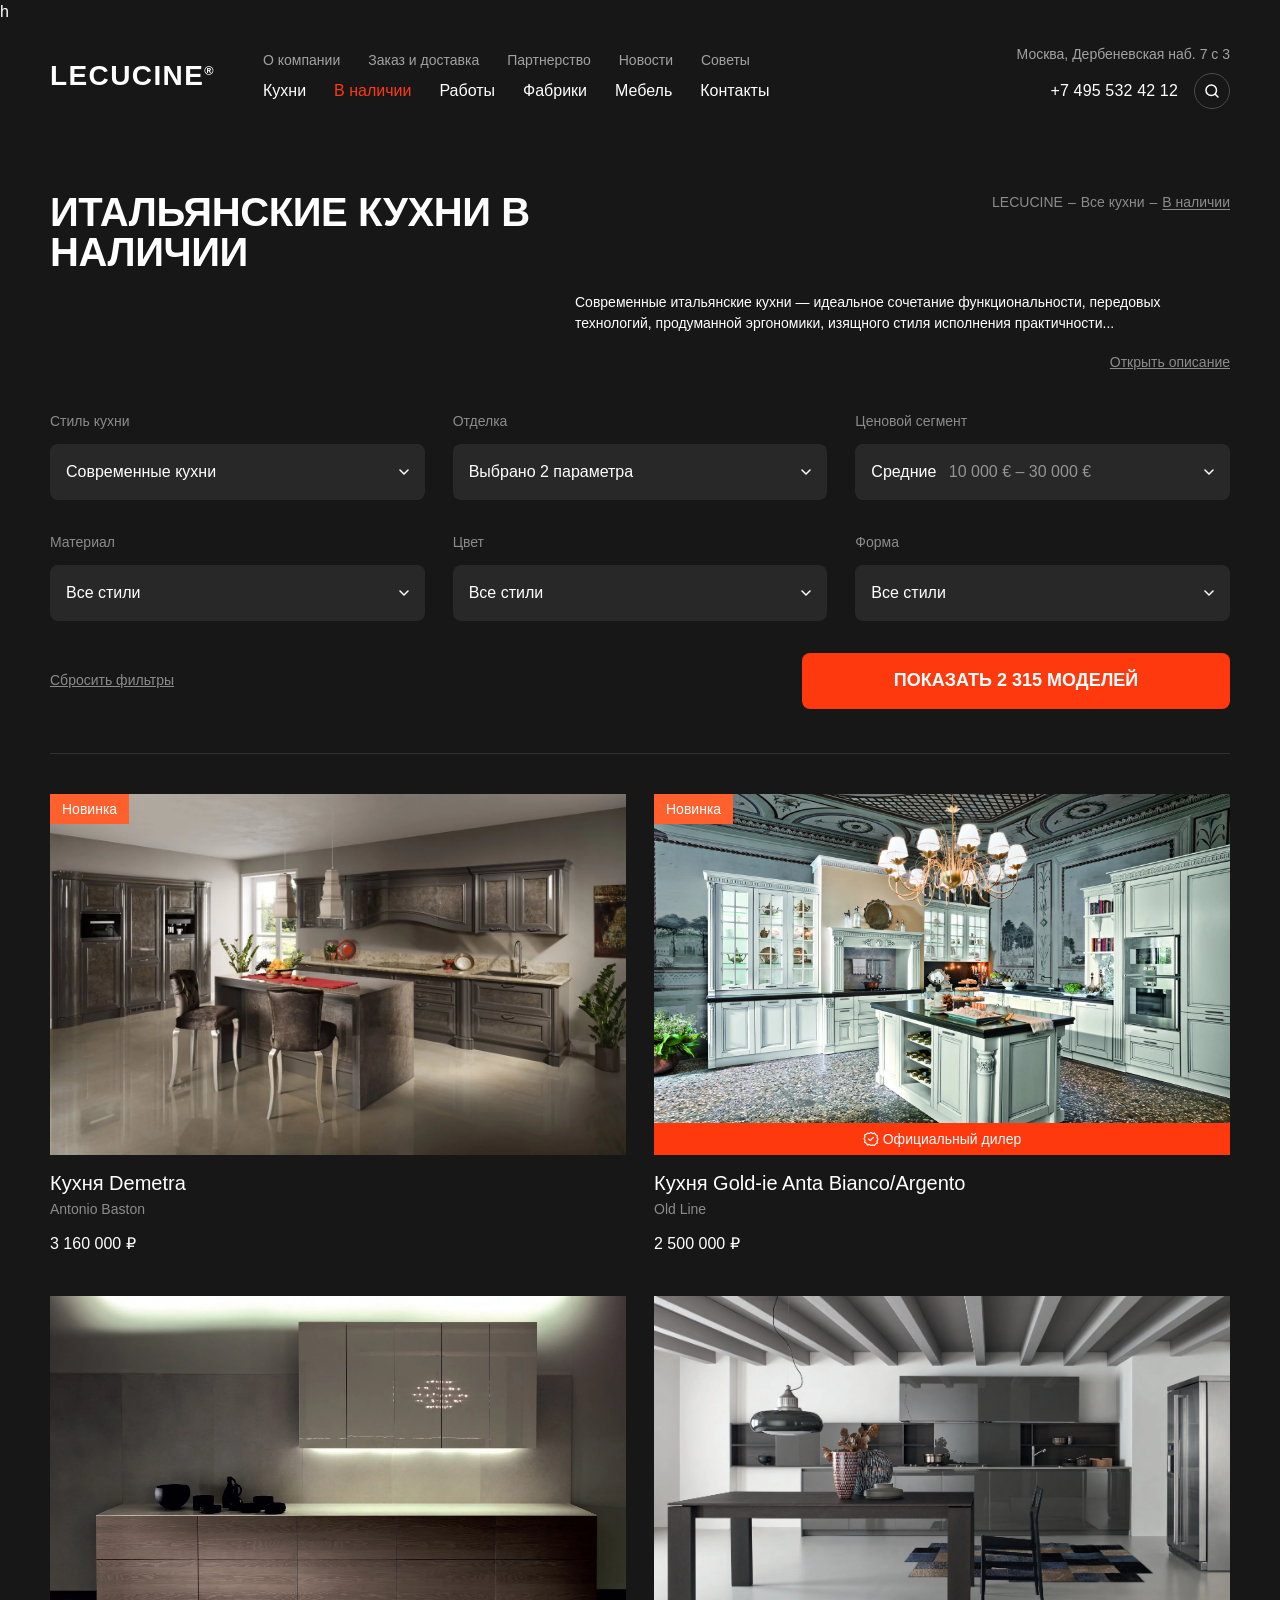
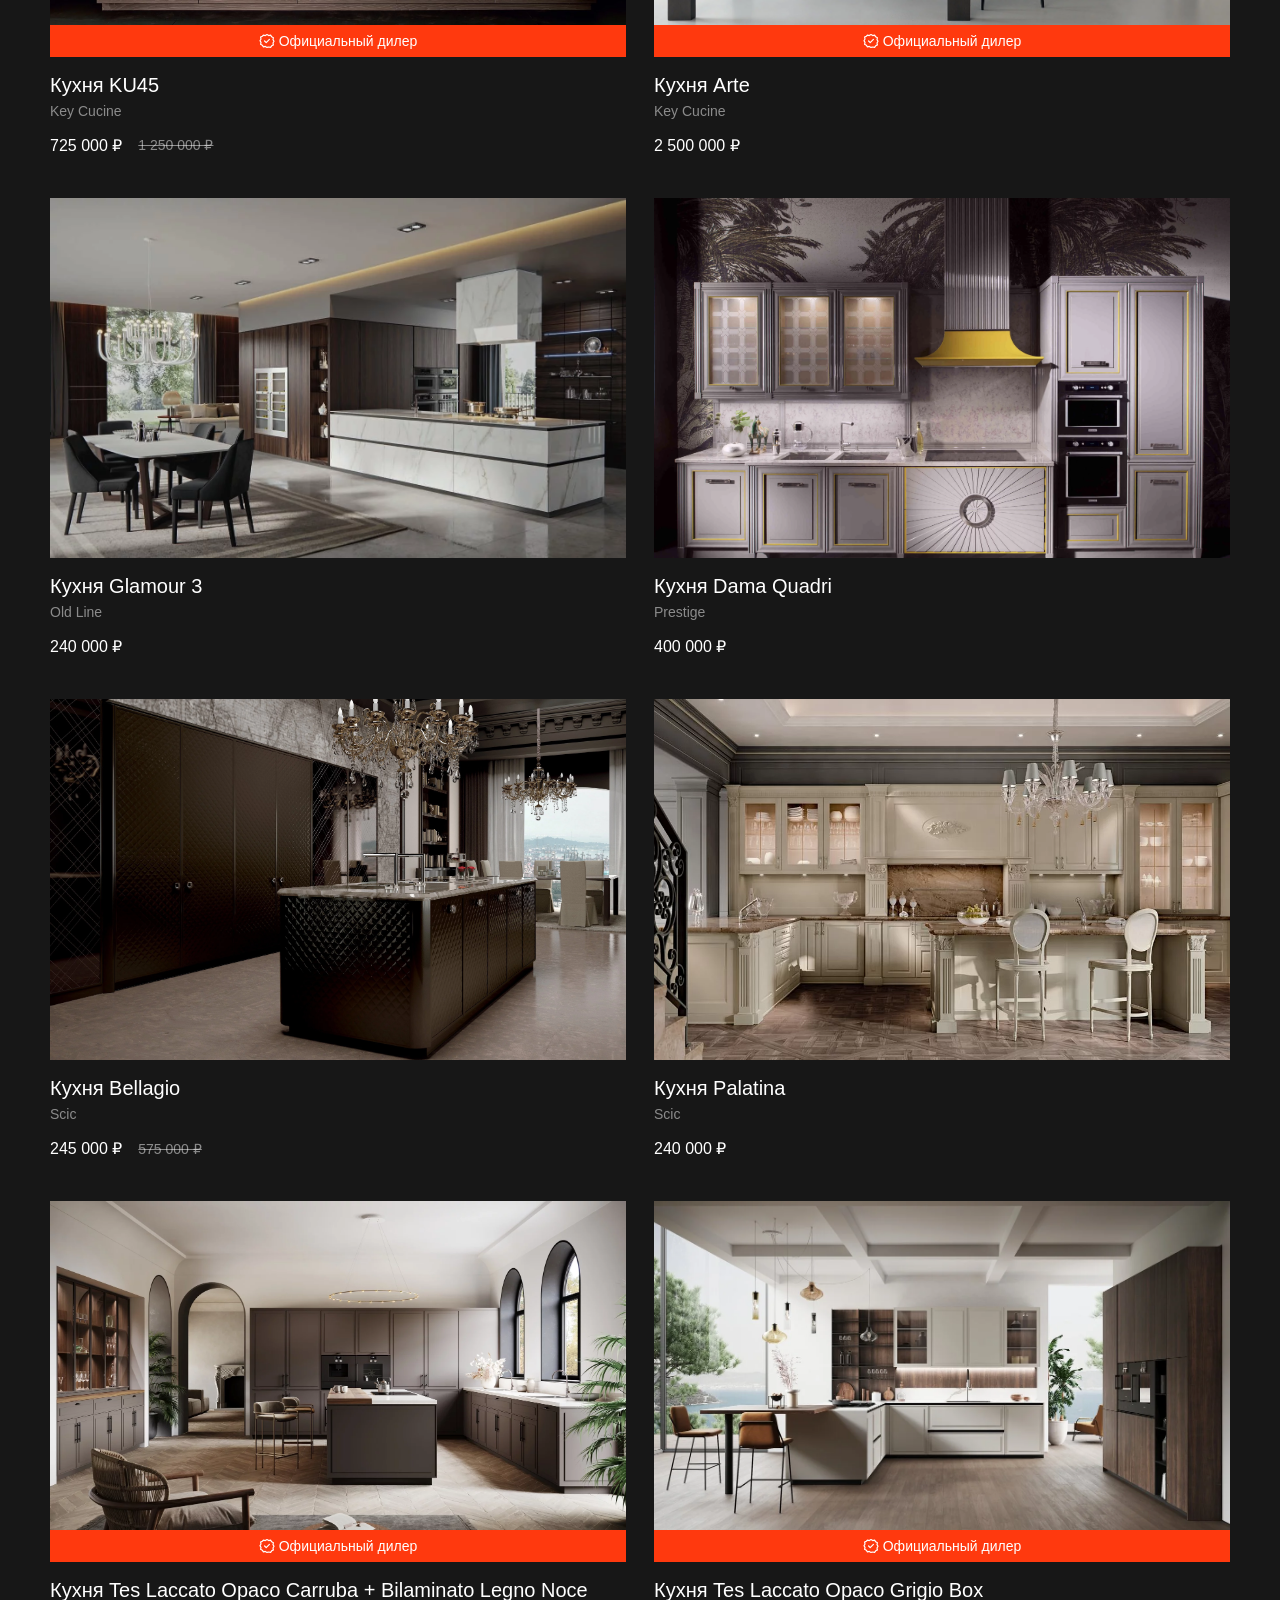
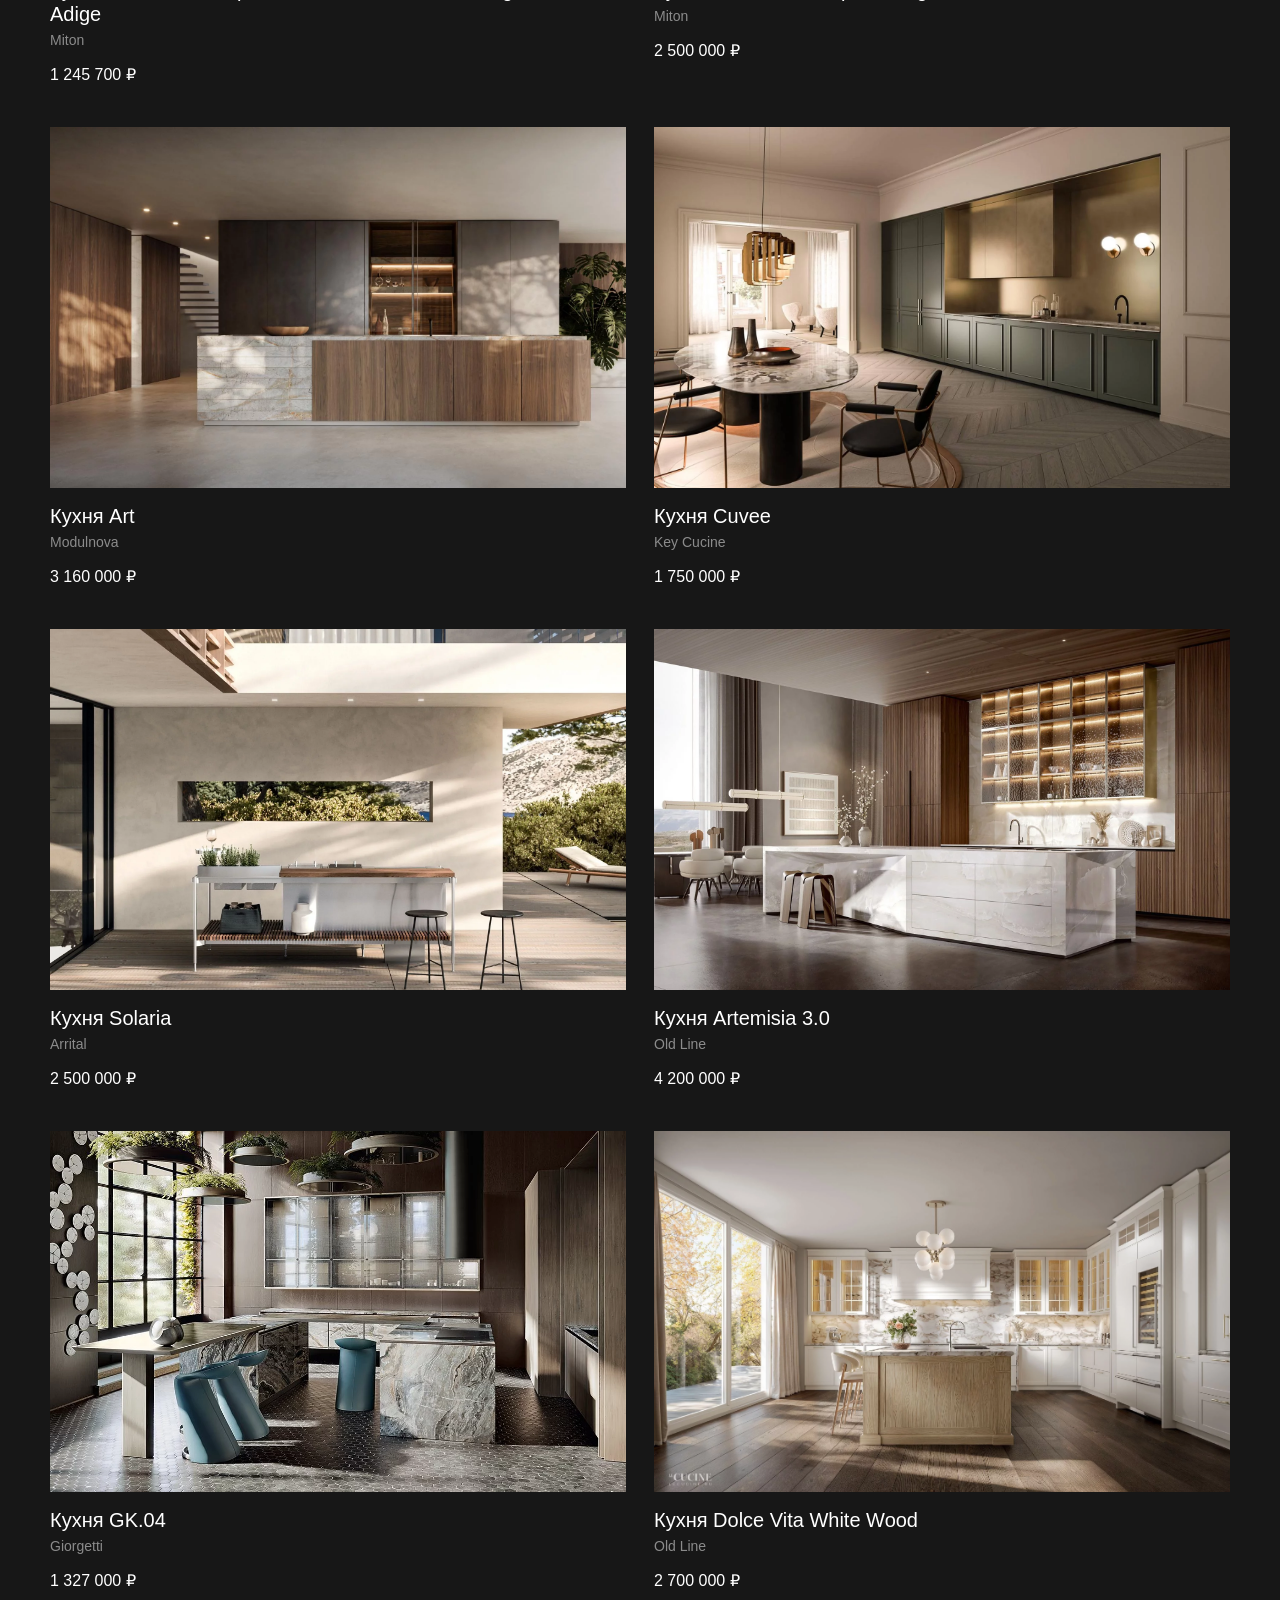
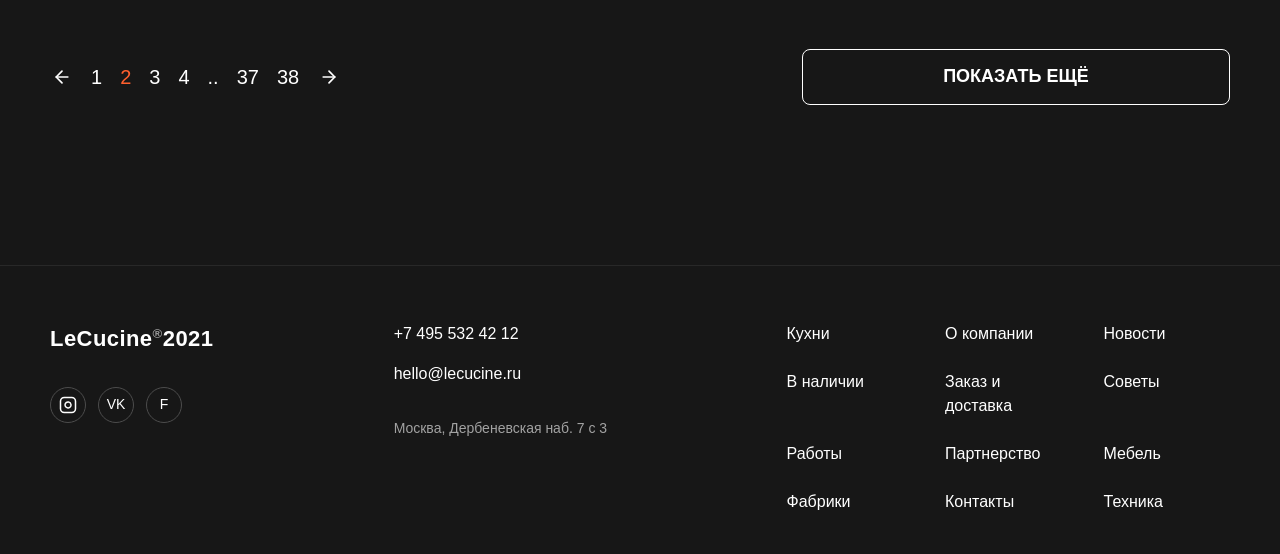
==== commit c322de93: "Fix encoding: restore garbled Cyrillic in in-stock/index.html" ====
--- a/pages/in-stock/index.html
+++ b/pages/in-stock/index.html
@@ -12,7 +12,7 @@
   <link rel="stylesheet" href="../../shared/styles/base.css" />
   <link rel="stylesheet" href="../../shared/styles/header.css" />
   <link rel="stylesheet" href="../../shared/styles/footer.css" />
-  <link rel="stylesheet" href="../../shared/styles/mobile-menu.css" />
+  <link rel="stylesheet" href="../../shared/styles/mobile-menu.css" />h
   <link rel="stylesheet" href="./styles.css" />
 </head>
 <body>
@@ -210,7 +210,7 @@
             </span>
           </a>
           <div class="product__body">
-            <h3 class="product__name">К��хня KU45</h3>
+            <h3 class="product__name">Кухня KU45</h3>
             <span class="product__brand">Key Cucine</span>
             <div class="product__price-row">
               <span class="product__price">725 000 ₽</span>
